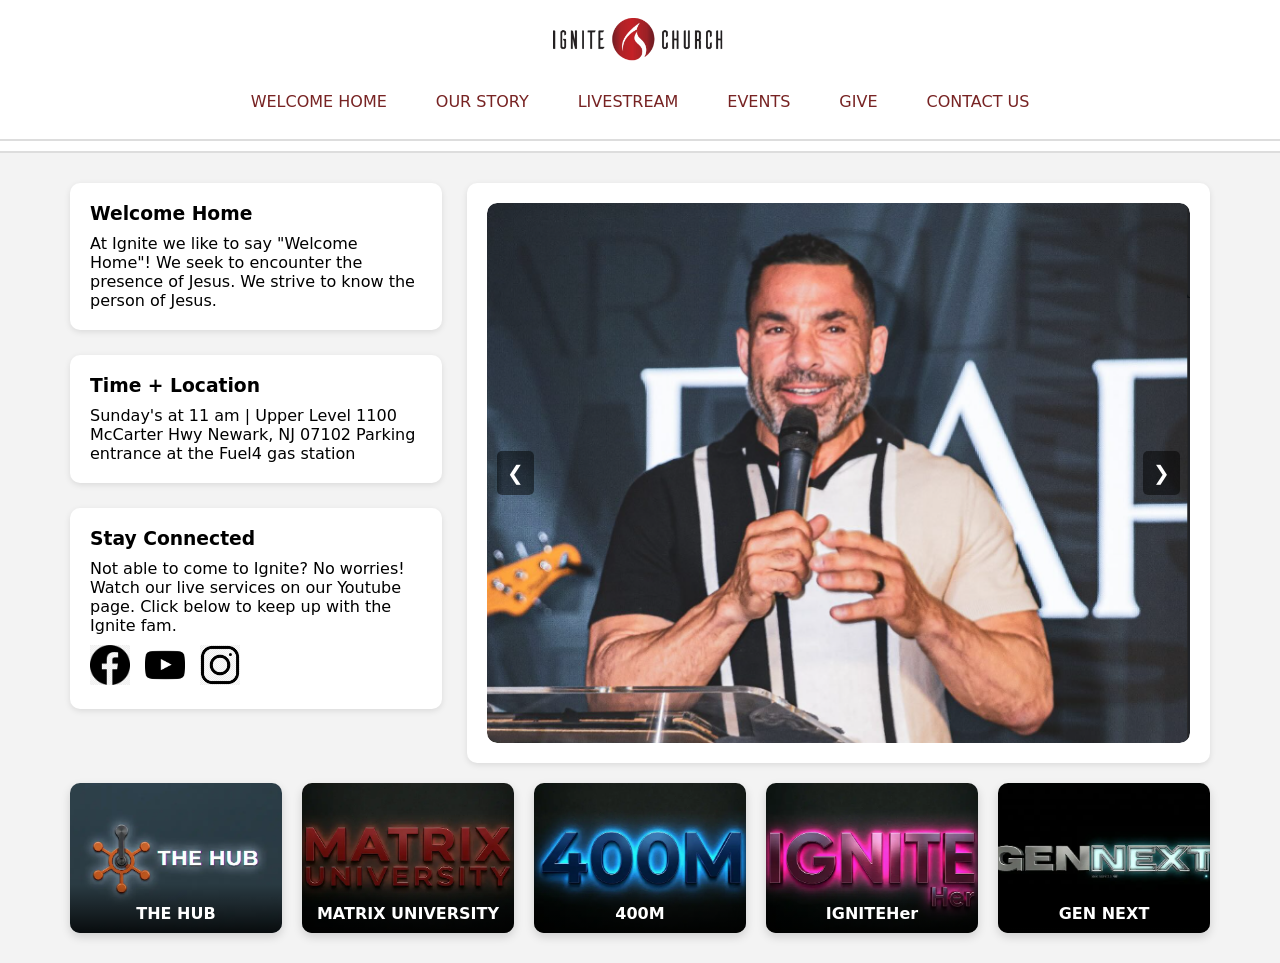
==== index.html @ cd72c376 "optimize program card images" ====
<!DOCTYPE html>
<html lang="en">
<head>
    <meta charset="UTF-8">
    <meta name="viewport" content="width=device-width, initial-scale=1.0">
    <title>IGNITE CHURCH</title>
    <meta name="description" content="This is the home page of MySite.">
    <meta name="keywords" content="mysite, home, events, contact">
   <link rel="stylesheet" href="css/styles.css">
</head>
<body>
    <header class="header">
    
        <div class="header-inner">
        
            <!-- LOGO + TITLE + NAV -->
        <a href ="index.html" class="logo">
            <img src="images/ignite_church_transparent.png" alt="MySite Logo">
        </a>
        </div>
        <nav>
            <a href="index.html">WELCOME HOME</a>
            <a href="our_story.html">OUR STORY</a>
            <a href="https://www.youtube.com/channel/UCFl2bnOp90kRWOCKWNEsYvA" target="_blank">LIVESTREAM</a>
            <a href="events.html">EVENTS</a>
            <a href="give.html">GIVE</a>
            <a href="contact.html">CONTACT US</a>
        </nav>
      
          <hr>
    </header>

<main class="container">
       <!--LEFT COLUMN-->

<div class="grid">
<div class="left">

            <section class="card">
          <h3>Welcome Home</h3>
          <p>At Ignite we like to say "Welcome Home"!
            We seek to encounter the presence of Jesus.
            We strive to know the person of Jesus.</p>
        </section>

        <section class="card">
          <h3>Time + Location</h3>
          <p>Sunday's at 11 am  |  Upper Level
        1100 McCarter Hwy Newark, NJ 07102
        Parking entrance at the Fuel4 gas station</p>
        </section>

        <section class="card">
          <h3>Stay Connected</h3>
          <p>Not able to come to Ignite?  No worries!
    Watch our live services on our Youtube page.
    Click below to keep up with the Ignite fam.</p>
          <div class="icons">
      
      <!-- FB -->
      <a href="https://www.facebook.com/ignitec2015/" target="_blank">
      <img src="images/facebook.png" alt="Facebook"> </a>
                
      <!-- YT -->
      <a href="https://www.youtube.com/channel/UCFl2bnOp90kRWOCKWNEsYvA" target="_blank">
      <img src="images/youtube.webp" alt="YouTube">
    </a>
      <!-- IG -->
    <a href="https://www.instagram.com/ignitechurchnj/" target="_blank">
      <img src="images/Instagram.png" alt="Instagram">

    </a>
        </section>
</div>
      <!-- RIGHT COLUMN -->
       <!--CAROUSEL-->
<div class="right">
          <section class="card large">
            <div class="carousel">
              <div class="slides">
                <img src="images/pastor_carousel.png" class="slide active">
                <img src="images/carousel 2.png" class="slide">
                <img src="images/carousel 3.png" class="slide">
              </div>
              <button class="prev">&#10094;</button>
              <button class="next">&#10095;</button>
            </div>
          </section>
          
<!--MINI CARDS-->

      </div> </div> <div class="card-row">
      <a href="https://www.thehubnewark.org/" target="_blank" class="mini-card">
        <img src="images/theHUB.webp">
        <div class="overlay">THE HUB</div>
      </a>

      <a href="https://www.matrixuniversity.online/" target="_blank" class="mini-card">
        <img src="images/MATRIXU.webp">
        <div class="overlay">MATRIX UNIVERSITY</div>
      </a>
      
      <a href="https://ignite-church-445102.churchcenter.com/registrations/events/2549312" target="_blank" class="mini-card">
        <img src="images/400M.webp">
        <div class="overlay">400M</div>
      </a>

      <a href="https://ignite-church-445102.churchcenter.com/registrations/events/3504885" target="_blank" class="mini-card">
        <img src="images/IgniteHer.webp">
        <div class="overlay">IGNITEHer</div>
      </a>

      <a href="https://ignite-church-445102.churchcenter.com/groups/unique/gen-next" target="_blank" class="mini-card">
        <img src="images/genNEXT.webp">
        <div class="overlay">GEN NEXT</div>
      </a> 
    </div>
  </main>

  <script>
let index=0;
const slides = document.querySelectorAll(".slide");

function showSlide(i) {
  slides.forEach(slide => slide.classList.remove("active"));
  slides[i].classList.add("active");
}

document.querySelector(".next").onclick = () => {
  index =(index + 1) % slides.length;
  showSlide(index);
};

document.querySelector(".prev").onclick = () => {
  index = (index - 1 + slides.length) % slides.length
  showSlide(index);
};
</script>
</body>
</html>
---- css/styles.css ----
/* =========================
   RESET (fix browser defaults)
========================= */

/* Removes default spacing and ensures consistent sizing */
* {
  margin: 0;
  padding: 0;
  box-sizing: border-box;
}

/* =========================
   BODY (global styles)
========================= */

body {
  background-color: #f3f3f3; /* Light grey background */
  color: #000000; /* Default text color */
  font-family: system-ui, -apple-system, BlinkMacSystemFont, 
  'Segoe UI', Roboto, sans-serif;
}

/* =========================
   HEADER / NAVBAR
========================= */

/* Main header container */
.header {
  background: white; /* White background */
  border-bottom: 2px solid #ddd; /* Thin line under header */
}

/* Inner header (logo area) */
.header-inner {
  display: flex; /* Places items in a row */
  justify-content: center; /*THIS centers it horizontally */
  align-items: center; /* Vertically center logo */
  padding: 15px 40px; /* Space inside header */
}

/* Logo image size */
.logo img {
  height: 50px; /* Controls logo height */
}
.logo
{
  display: block;
  text-align: center;
}

/* NAVIGATION BAR */
nav {
  display: flex; /* Makes links horizontal */
  justify-content: center; /* Centers nav links */
  gap: 25px; /* Space between links */
  padding-bottom: 10px;
}

/* Individual nav links */
nav a {
  text-decoration: none; /* Removes underline */
  color: #640404e0; /* Red color */
  padding: 8px 12px; /* Clickable space */
  border-radius: 6px; /* Rounded corners */
  font-weight: 500;
}

/* Hover effect for nav links */
nav a:hover {
  background-color: #ddd; /* Light grey highlight */
}

/* =========================
   TYPOGRAPHY (text styling)
========================= */

h1 {
  color: #700000; /* Red heading */
  margin: 1em 0; /* Space above and below */
}

h2, h3 {
  margin-bottom: 10px; /* Space below headings */
}

/* =========================
   MAIN PAGE CONTAINER
========================= */

/* Centers content and limits width */
.container {
  max-width: 1200px; /* Prevents stretching too wide */
  margin: 0 auto; /* Centers horizontally */
  padding: 30px; /* Space inside container */
}

/* =========================
   GRID LAYOUT (MAIN STRUCTURE)
========================= */

/* Creates 2-column layout */
.grid {
  display: grid;

  /* Left column smaller (1 part), right bigger (2 parts) */
  grid-template-columns: 1fr 2fr;

  gap: 25px; /* Space between columns */
}

/* LEFT COLUMN (stacked boxes) */
.left {
  display: flex;
  flex-direction: column; /* Stack vertically */
  gap: 25px; /* Space between sections */
}

/* RIGHT COLUMN (stacked boxes) */
.right {
  display: flex;
  flex-direction: column;
  gap: 25px;
}

/* =========================
   CARDS (YOUR DRAWN BOXES)
========================= */

/* Each content box */
.card {
  background: white; /* White box */
  padding: 20px; /* Space inside */
  border-radius: 10px; /* Rounded edges */
  box-shadow: 0 2px 6px rgba(0,0,0,0.1); /* Soft shadow */
  min-height: 120px; /* Minimum height */
  font-family:system-ui, -apple-system, BlinkMacSystemFont, 
  'Segoe UI', Roboto, Oxygen, Ubuntu, Cantarell, 'Open Sans', 
  'Helvetica Neue', sans-serif
  h3 {
    color: #700000; 
  }
}

/* Larger content boxes (right side) */
.large {
  min-height: 250px; /* Makes these taller */
}

/* =========================
   SOCIAL ICONS SECTION
========================= */

/* Layout for FB / YT / IG icons */
.icons {
  display: flex;
  gap: 15px;
  margin-top: 10px;
}

.icons img {
  width: 40px;
  height: 40px;
  transition: transform 0.2s ease;
  cursor: pointer;
}

.icons img:hover {
  transform: scale(1.2);
}

/*Carousel Container */
.carousel {
  position: relative;
  max-width: 100%;
  overflow: hidden;
  border-radius: 10px;
}

.slides {
 position: relative;
}

.slide {
width:100%;
display: none;
border-radius: 10px;
}

.slide.active {
display: block;
}

.prev, .next {
position: absolute;
top: 50%;
transform: translateY(-50%);
background: rgba(0,0,0,0.5);
color: white;
border: none;
padding: 10px;
cursor: pointer;
font-size: 20px;
border-radius: 5px;
}

.prev {
left: 10px;
}

.next {
right: 10px;
}
/* =========================
3 MINI CARDS
========================= */

.card-row {
  display: grid;
  grid-template-columns: repeat(5, 1fr);
  gap: 20px;
  margin-top: 20px;
  width: 100%;
}

.mini-card {
  position: relative;
  height: 150px;
  border-radius: 10px;
  overflow: hidden;
  cursor: pointer;
  box-shadow: 0 4px 10px rgba(0,0,0,0.15);
}

.mini-card img {
  width: 100%;
  height: 100%;
  object-fit: cover;
  transition: transform 0.3s ease;
}

.mini-card:hover img {
  transform: scale(1.1);
}

.overlay {
  position: absolute;
  bottom: 0;
  left: 0;
  width: 100%;

  color: white;
  font-size: 16px;
  font-weight: bold;
  text-align: center;

  background: linear-gradient(to top, rgba(0,0,0,0.8), transparent);
  padding: 20px 10px 10px;
}

/* =========================
   STORY SLIDER
========================= */

.testimony-section {
 text-align: center;
 padding: 5px 5px;
 font-family: Cambria, Cochin, Georgia, Times, 'Times New Roman', serif;
 h1 {
 color: #7a0404;}
}

.story-slider {
 position: relative;
 max-width: 600px;
 margin: auto;
}

.card-stack {
 position: relative;
 height: 600px;
}

/* ALL CARDS */

.story-card {
  position:absolute;
  top: 0;
  width: 100%;
  height: 100%;
  border-radius: 15px;
  overflow: hidden;
  background: white;
  box-shadow: 0 10px 25px rgba(0,0,0,0.2);

  transition: all 0.5s ease;
  opacity: 0;
  transform: scale(0.8);
  z-index: 0;
}

/*IMAGE IN CARD*/
.story-card img {
  width: 100%;
  height: 55%;
  object-fit: cover;
}

/*TEXT IN CARD*/
.story-content {
  padding: 10px;
  height: 45;
  font-family: system-ui, -apple-system, BlinkMacSystemFont, 
  'Segoe UI', Roboto, Oxygen, Ubuntu, Cantarell, 'Open Sans',
   'Helvetica Neue', sans-serif;
  scroll-behavior: smooth;
  h2 {
    font-family: 'Courier New', Courier, monospace;
    color: #7a0404;
  }
}



/* ACTIVE CARD (front)*/
.story-card.active {
  opacity: 1;
  transform: scale(1);
  z-index: 3;
}

/* NEXT CARD (right) */
.story-card.next {
  opacity: 0.4;
  transform: translateX(60%) translateY(-20px) scale(0.9);
  z-index: 2;
}

/* PREVIOUS CARD (left) */
.story-card.prev {
  opacity: 0.4;
  transform: translateX(-60%) translateY(-20px) scale(0.9);
  z-index: 2;
}

/* ARROWS */
.arrow {
  position: absolute;
  top: 50%;
  transform: translateY(-50%);
  background: rgba(0,0,0,0.6);
  color: white;
  border: none;
  padding: 12px;
  font-size: 20px;
  cursor: pointer;
  border-radius: 5px;
  z-index: 5;
}

.arrow.left {
  left: -50px;
}

.arrow.right {
  right: -50px;
} 
/* =========================
   GENERAL ELEMENTS
========================= */

/* Horizontal line styling */
hr {
  border: 1px solid #ddd;
  margin: 10px 0;
}

/* Images responsive */
img {
  max-width: 100%; /* Prevent overflow */
}

/* =========================
   CONTACT FORM (your original)
========================= */

/* Label above inputs */
.contact-form label {
  display: block;
  margin-bottom: 5px;
}

/* Input fields */
.contact-form input,
.contact-form textarea {
  display: block;
  width: 100%; /* Full width */
  padding: 10px;
  border: 1px solid #ddd;
  border-radius: 4px;
}

/* Submit button */
.contact-form button {
  background-color: #000000;
  color: #fff;
  padding: 10px;
  border: none;
  border-radius: 4px;
  cursor: pointer;
}

/* Button hover */
.contact-form button:hover {
  background-color: #333;
}

/* =========================
   RESPONSIVE DESIGN (MOBILE)
========================= */

/* When screen is small (phone) */
@media (max-width: 768px) {

  /* Stack columns into 1 */
  .grid {
    grid-template-columns: 1fr;
  }

  /* Wrap nav links if needed */
  nav {
    flex-wrap: wrap;
    gap: 10px;
  }

  /* Center logo on mobile */
  .header-inner {
    justify-content: center;
  }
}
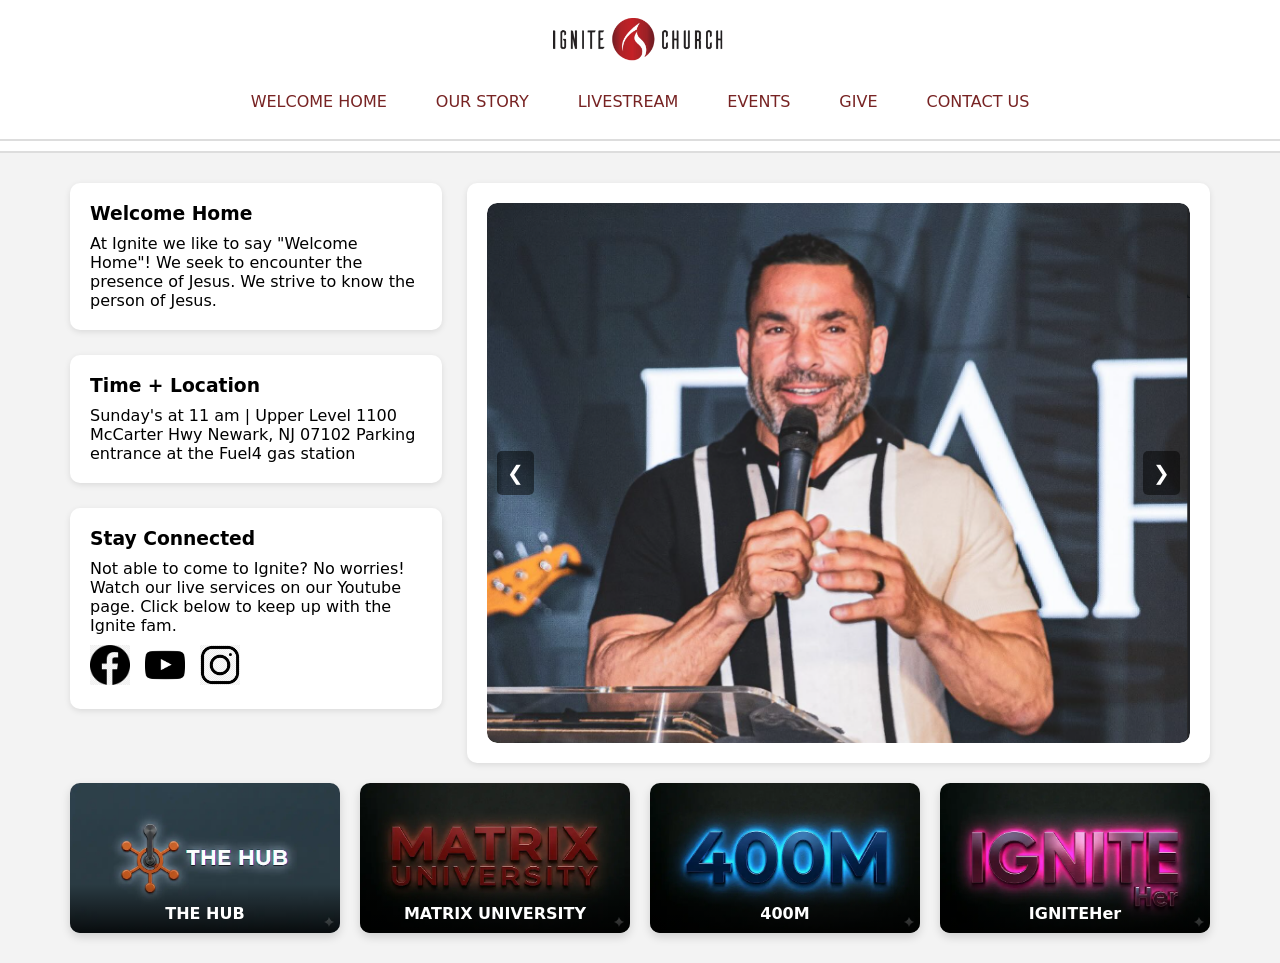
==== commit 357cdec9: "remove Gen Next card, 4-card layout" ====
--- a/index.html
+++ b/index.html
@@ -108,11 +108,6 @@
       <a href="https://ignite-church-445102.churchcenter.com/registrations/events/3504885" target="_blank" class="mini-card">
         <img src="images/IgniteHer.webp">
         <div class="overlay">IGNITEHer</div>
-      </a>
-
-      <a href="https://ignite-church-445102.churchcenter.com/groups/unique/gen-next" target="_blank" class="mini-card">
-        <img src="images/genNEXT.webp">
-        <div class="overlay">GEN NEXT</div>
       </a> 
     </div>
   </main>
--- a/css/styles.css
+++ b/css/styles.css
@@ -216,7 +216,7 @@
 
 .card-row {
   display: grid;
-  grid-template-columns: repeat(5, 1fr);
+  grid-template-columns: repeat(4, 1fr);
   gap: 20px;
   margin-top: 20px;
   width: 100%;
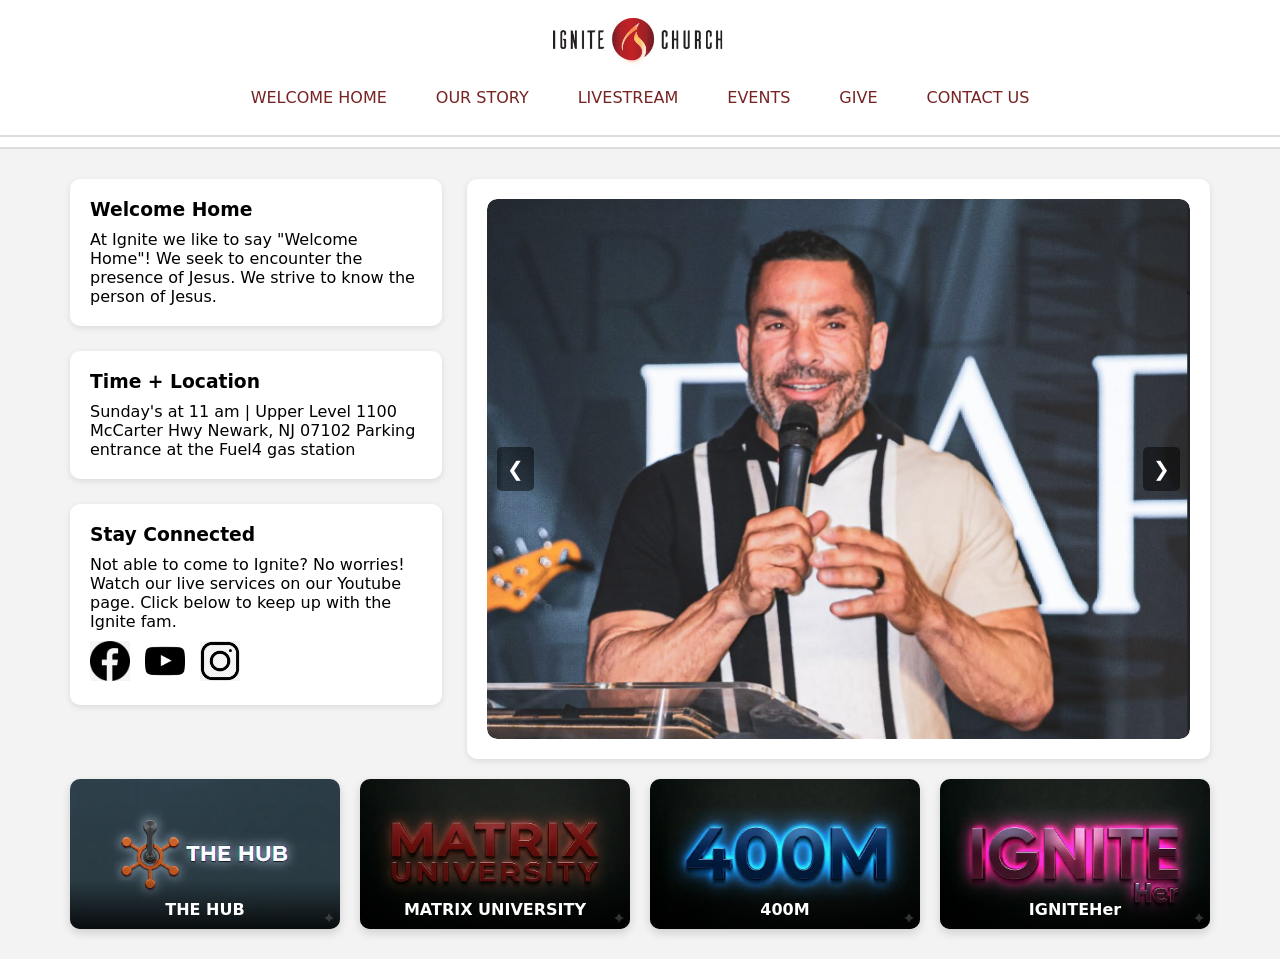
==== commit dad0a605: "animated logo on home page" ====
--- a/index.html
+++ b/index.html
@@ -14,9 +14,15 @@
         <div class="header-inner">
         
             <!-- LOGO + TITLE + NAV -->
-        <a href ="index.html" class="logo">
-            <img src="images/ignite_church_transparent.png" alt="MySite Logo">
-        </a>
+       <a href="index.html" class="logo animated-logo" aria-label="Ignite Church home">
+    <img class="logo-part logo-ignite" src="images/logo-ignite.png" alt="">
+    <span class="logo-flame-wrap">
+        <span class="fire-glow"></span>
+        <img class="logo-part logo-flame" src="images/logo-flame.png" alt="">
+    </span>
+    <img class="logo-part logo-church" src="images/logo-church.png" alt="">
+</a>
+
         </div>
         <nav>
             <a href="index.html">WELCOME HOME</a>
--- a/css/styles.css
+++ b/css/styles.css
@@ -436,4 +436,85 @@
   .header-inner {
     justify-content: center;
   }
+}
+
+
+/* ===== ANIMATED LOGO (home page only) ===== */
+.animated-logo {
+  display: flex;
+  align-items: center;
+}
+.animated-logo .logo-part { height: 50px; display: block; }
+
+/* IGNITE: typed in, 6 steps = 6 letters */
+.logo-ignite {
+  clip-path: inset(0 100% 0 0);
+  animation: type-in 0.9s steps(6, end) 0.3s forwards;
+}
+
+/* CHURCH: typed in after the flame lights */
+.logo-church {
+  clip-path: inset(0 100% 0 0);
+  animation: type-in 0.9s steps(6, end) 2.2s forwards;
+}
+
+@keyframes type-in {
+  to { clip-path: inset(0 0 0 0); }
+}
+
+/* FLAME */
+.logo-flame-wrap {
+  position: relative;
+  display: block;
+  height: 50px;
+}
+.logo-flame {
+  position: relative;
+  z-index: 2;
+  opacity: 0;
+  transform: scale(0.4);
+  transform-origin: 50% 80%;
+  animation:
+    flame-ignite 0.9s ease-out 1.3s forwards,
+    flame-flicker 1.6s ease-in-out 2.2s 2;
+}
+.fire-glow {
+  position: absolute;
+  z-index: 1;
+  left: 30%; right: 30%; top: 15%; bottom: 10%;
+  background: radial-gradient(circle, #fff6c2 0%, #ffb02e 35%, #ff5a1f 70%, transparent 100%);
+  border-radius: 50%;
+  opacity: 0;
+  filter: blur(3px);
+  animation:
+    glow-up 0.9s ease-out 1.3s forwards,
+    glow-flicker 0.5s ease-in-out 2.2s 6 alternate;
+}
+
+@keyframes flame-ignite {
+  0%   { opacity: 0; transform: scale(0.4); filter: brightness(2); }
+  60%  { opacity: 1; transform: scale(1.12); }
+  100% { opacity: 1; transform: scale(1); filter: brightness(1); }
+}
+@keyframes flame-flicker {
+  0%, 100% { transform: scale(1); }
+  50%      { transform: scale(1.04); }
+}
+@keyframes glow-up {
+  to { opacity: 1; }
+}
+@keyframes glow-flicker {
+  from { transform: scale(0.92); opacity: 0.85; }
+  to   { transform: scale(1.1);  opacity: 1; }
+}
+
+/* Respect people who turn off motion in their device settings */
+@media (prefers-reduced-motion: reduce) {
+  .logo-ignite, .logo-church, .logo-flame, .fire-glow {
+    animation: none;
+    clip-path: none;
+    opacity: 1;
+    transform: none;
+  }
+  .fire-glow { opacity: 0.8; }
 }
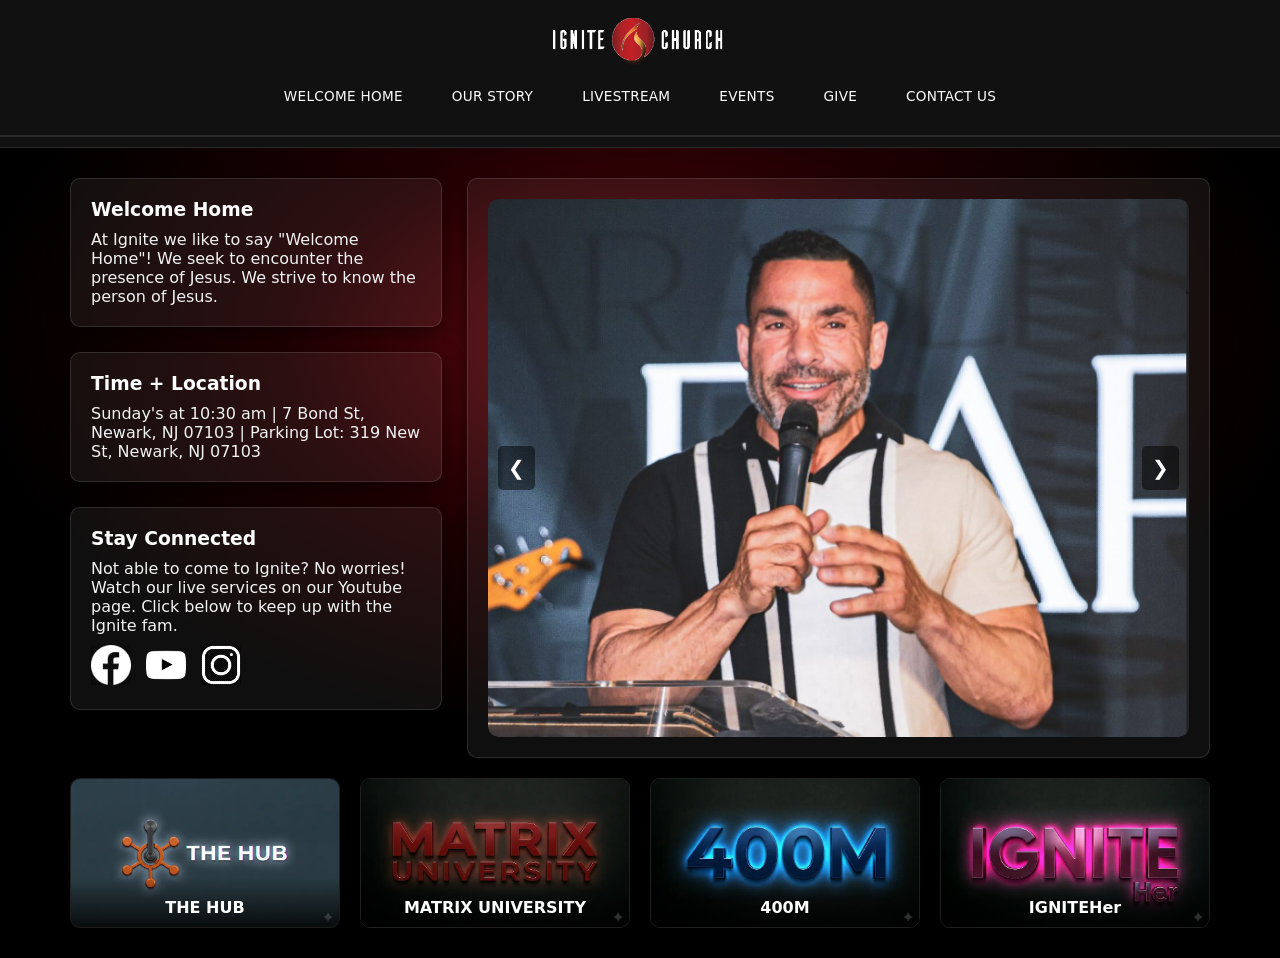
==== commit 7894aa99: "updated location and parkign lot adress" ====
--- a/index.html
+++ b/index.html
@@ -51,9 +51,9 @@
 
         <section class="card">
           <h3>Time + Location</h3>
-          <p>Sunday's at 11 am  |  Upper Level
-        1100 McCarter Hwy Newark, NJ 07102
-        Parking entrance at the Fuel4 gas station</p>
+          <p>Sunday's at 10:30 am  |   
+        7 Bond St, Newark, NJ 07103 | 
+        Parking Lot: 319 New St, Newark, NJ 07103 </p>
         </section>
 
         <section class="card">
--- a/css/styles.css
+++ b/css/styles.css
@@ -517,4 +517,86 @@
     transform: none;
   }
   .fire-glow { opacity: 0.8; }
+}
+
+/* =========================================
+   DARK THEME (black + red)
+   Placed last so it overrides the light colors above
+========================================= */
+
+:root { color-scheme: dark; }
+
+/* PAGE BACKGROUND: black with a red glow behind the content */
+body {
+  color: #f2f2f2;
+  background:
+    radial-gradient(ellipse 70% 60% at 50% 38%,
+      rgba(190, 20, 30, 0.55) 0%,
+      rgba(90, 0, 8, 0.35) 40%,
+      rgba(0, 0, 0, 0) 75%),
+    #000;
+  background-attachment: fixed;
+  min-height: 100vh;
+}
+
+/* HEADER + NAV */
+.header {
+  background: #111;
+  border-bottom: 1px solid #2b2b2b;
+}
+nav a {
+  color: #fff;
+  font-size: 0.85rem;
+  letter-spacing: 0.02em;
+  border-radius: 0;
+  border-bottom: 3px solid transparent;
+}
+nav a:hover {
+  background-color: rgba(255, 255, 255, 0.07);
+  border-bottom-color: #d0202a;
+}
+hr { border-color: #2b2b2b; }
+
+/* LOGO: turn the dark letters white (flame circle stays red) */
+.animated-logo .logo-ignite,
+.animated-logo .logo-church {
+  filter: brightness(0) invert(1);
+}
+
+/* HEADINGS */
+h1 { color: #ff4a4a; }
+.testimony-section h1 { color: #ff4a4a; }
+
+/* CARDS: dark glass look */
+.card {
+  background: rgba(255, 255, 255, 0.06);
+  border: 1px solid rgba(255, 255, 255, 0.12);
+  box-shadow: 0 6px 20px rgba(0, 0, 0, 0.5);
+  color: #f2f2f2;
+}
+.card h3 { color: #fff; }
+
+/* SOCIAL ICONS: black icons become white */
+.icons img { filter: invert(1); }
+
+/* MINI CARDS */
+.mini-card {
+  border: 1px solid rgba(255, 255, 255, 0.12);
+  box-shadow: 0 6px 18px rgba(0, 0, 0, 0.6);
+}
+
+/* STORY CARDS (Our Story page) */
+.story-card {
+  background: #1a1a1a;
+  color: #f2f2f2;
+  box-shadow: 0 10px 25px rgba(0, 0, 0, 0.7);
+}
+.story-content h2 { color: #ff4a4a; }
+
+/* CONTACT FORM */
+.contact-form input,
+.contact-form textarea {
+  background: #151515;
+  color: #fff;
+  border: 1px solid #333;
 }
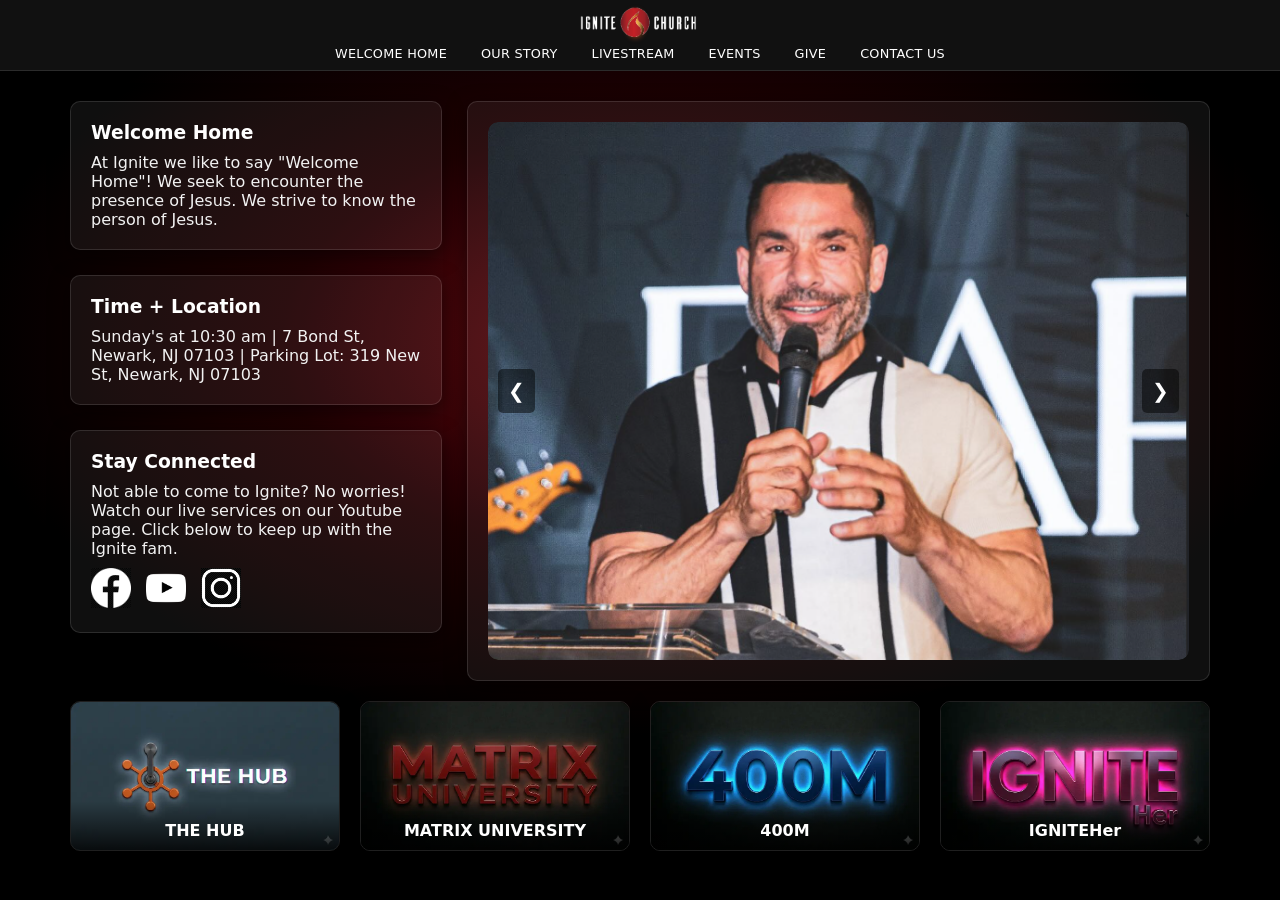
==== commit 1430eff5: "IGNITEHer links go to the women's group chat" ====
--- a/index.html
+++ b/index.html
@@ -111,7 +111,7 @@
         <div class="overlay">400M</div>
       </a>
 
-      <a href="https://ignite-church-445102.churchcenter.com/registrations/events/3504885" target="_blank" class="mini-card">
+      <a href="https://ignite-church-445102.churchcenter.com/groups/unique/igniteher-women-s-group-chat" target="_blank" class="mini-card">
         <img src="images/IgniteHer.webp">
         <div class="overlay">IGNITEHer</div>
       </a> 
--- a/css/styles.css
+++ b/css/styles.css
@@ -599,4 +599,88 @@
   background: #151515;
   color: #fff;
   border: 1px solid #333;
+}
+
+/* =========================================
+   COMPACT HEADER
+   Placed last so it overrides the earlier header sizes
+========================================= */
+.header-inner {
+  padding: 6px 40px 0;      /* was 15px 40px */
+}
+.logo img,
+.animated-logo .logo-part {
+  height: 34px;             /* was 50px: logo size */
+}
+.logo-flame-wrap {
+  height: 34px;             /* keep the flame the same height as the logo */
+}
+nav {
+  gap: 14px;                /* was 25px */
+  padding-bottom: 0;        /* was 10px */
+}
+nav a {
+  padding: 6px 10px;        /* was 8px 12px */
+  font-size: 0.8rem;
+}
+.header hr {
+  display: none;            /* removes the extra divider line and its gap */
+}
+.header {
+  border-bottom-width: 1px; /* was 2px */
+}
+
+/* =========================================
+   ENTRANCE ANIMATIONS (play once on page load)
+========================================= */
+@keyframes slide-in-left {
+  from { opacity: 0; transform: translateX(-90px); }
+  to   { opacity: 1; transform: none; }
+}
+@keyframes slide-in-right {
+  from { opacity: 0; transform: translateX(90px); }
+  to   { opacity: 1; transform: none; }
+}
+@keyframes slide-in-top {
+  from { opacity: 0; transform: translateY(-40px); }
+  to   { opacity: 1; transform: none; }
+}
+@keyframes pop-up-bottom {
+  from { opacity: 0; transform: translateY(80px) scale(0.9); }
+  to   { opacity: 1; transform: none; }
+}
+
+/* nav drops in from the top (home page only) */
+body:has(.card-row) nav {
+  animation: slide-in-top 0.7s ease-out 0.2s backwards;
+}
+
+/* left cards slide in from the left, one after another */
+.left .card {
+  animation: slide-in-left 0.8s cubic-bezier(0.2, 0.8, 0.2, 1) backwards;
+}
+.left .card:nth-of-type(1) { animation-delay: 0.3s; }
+.left .card:nth-of-type(2) { animation-delay: 0.5s; }
+.left .card:nth-of-type(3) { animation-delay: 0.7s; }
+
+/* big photo carousel slides in from the right */
+.right .card {
+  animation: slide-in-right 0.9s cubic-bezier(0.2, 0.8, 0.2, 1) 0.5s backwards;
+}
+
+/* program cards rise up from the bottom, one by one */
+.mini-card {
+  animation: pop-up-bottom 0.8s cubic-bezier(0.2, 0.8, 0.2, 1) backwards;
+}
+.card-row .mini-card:nth-child(1) { animation-delay: 1.0s; }
+.card-row .mini-card:nth-child(2) { animation-delay: 1.15s; }
+.card-row .mini-card:nth-child(3) { animation-delay: 1.3s; }
+.card-row .mini-card:nth-child(4) { animation-delay: 1.45s; }
+
+/* skip all of this for people who turned off motion on their device */
+@media (prefers-reduced-motion: reduce) {
+  body:has(.card-row) nav,
+  .left .card,
+  .right .card,
+  .mini-card { animation: none; }
 }
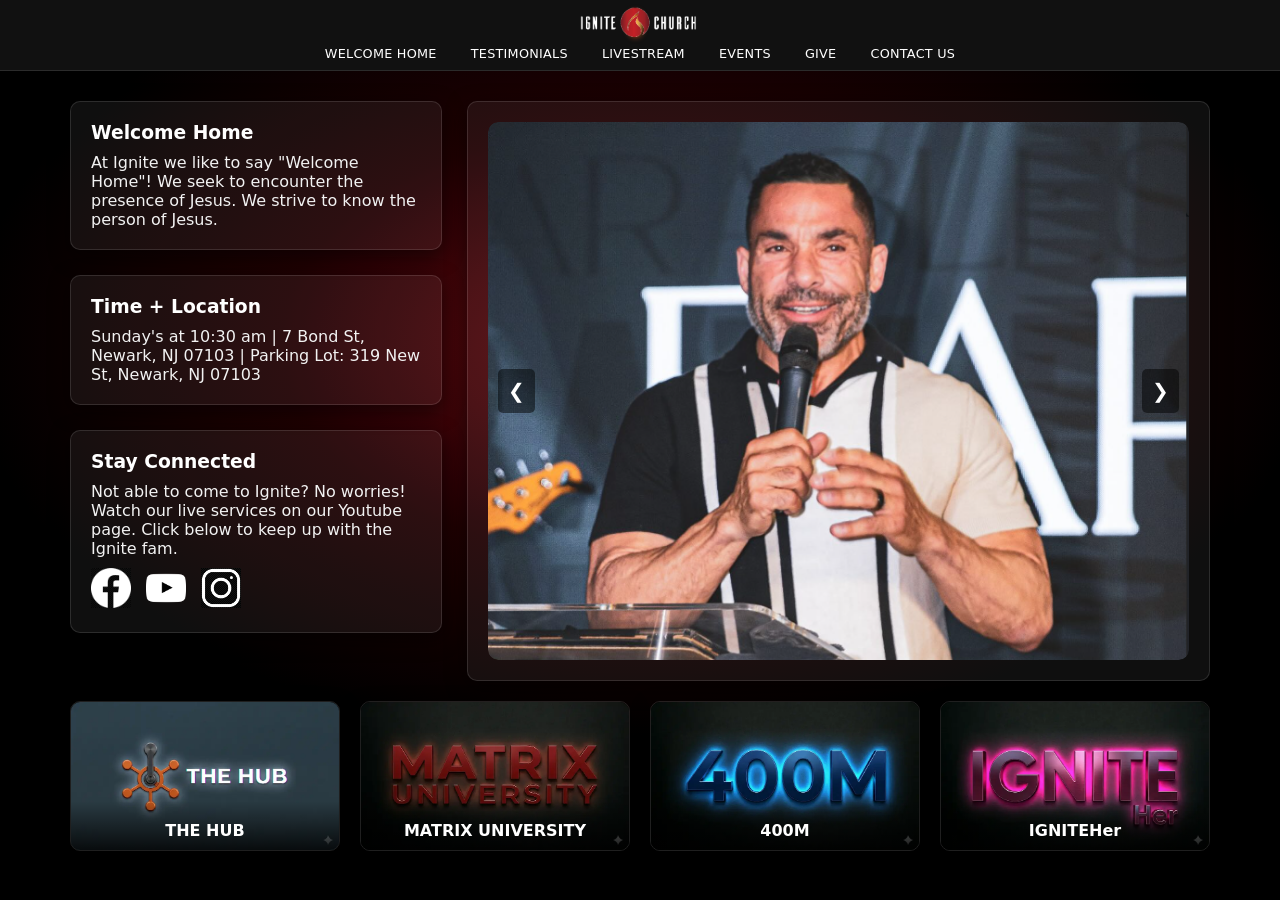
==== commit 9b8572a3: "rename Our Story tab to Testimonials" ====
--- a/index.html
+++ b/index.html
@@ -26,7 +26,7 @@
         </div>
         <nav>
             <a href="index.html">WELCOME HOME</a>
-            <a href="our_story.html">OUR STORY</a>
+            <a href="our_story.html">TESTIMONIALS</a>
             <a href="https://www.youtube.com/channel/UCFl2bnOp90kRWOCKWNEsYvA" target="_blank">LIVESTREAM</a>
             <a href="events.html">EVENTS</a>
             <a href="give.html">GIVE</a>
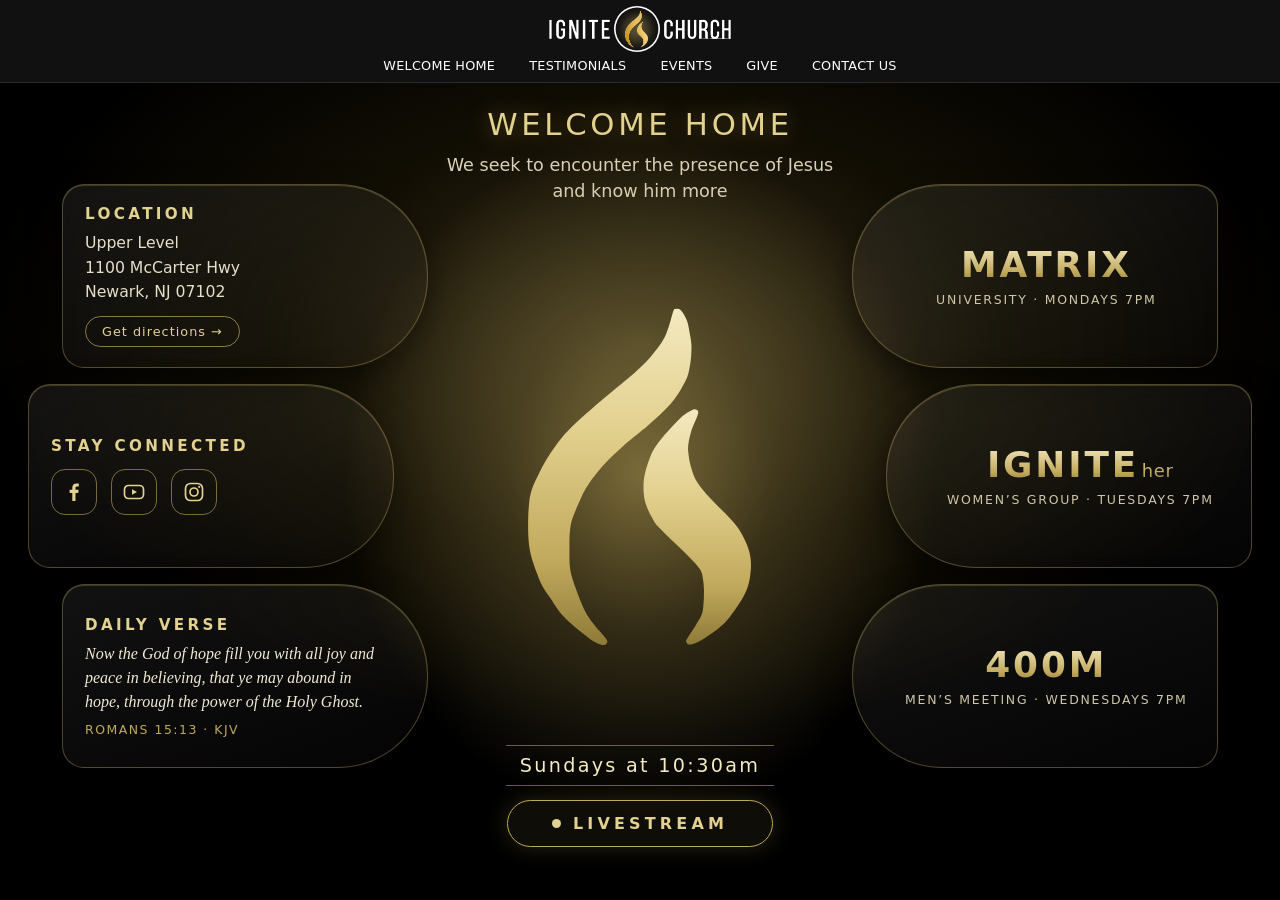
==== commit 323e376e: "Redesign home page: glowing flame, curved equal tabs, daily verse" ====
--- a/index.html
+++ b/index.html
@@ -3,139 +3,106 @@
 <head>
     <meta charset="UTF-8">
     <meta name="viewport" content="width=device-width, initial-scale=1.0">
-    <title>IGNITE CHURCH</title>
-    <meta name="description" content="This is the home page of MySite.">
-    <meta name="keywords" content="mysite, home, events, contact">
-   <link rel="stylesheet" href="css/styles.css">
+    <title>Ignite Church | Welcome Home</title>
+    <meta name="description" content="Ignite Church in Newark, NJ. Join us Sundays at 10:30am. We seek to encounter the presence of Jesus and know him more.">
+    <link rel="stylesheet" href="css/styles.css">
+    <link rel="stylesheet" href="css/home.css">
 </head>
 <body>
     <header class="header">
-    
         <div class="header-inner">
-        
-            <!-- LOGO + TITLE + NAV -->
-       <a href="index.html" class="logo animated-logo" aria-label="Ignite Church home">
-    <img class="logo-part logo-ignite" src="images/logo-ignite.png" alt="">
-    <span class="logo-flame-wrap">
-        <span class="fire-glow"></span>
-        <img class="logo-part logo-flame" src="images/logo-flame.png" alt="">
-    </span>
-    <img class="logo-part logo-church" src="images/logo-church.png" alt="">
-</a>
-
+            <!-- LOGO -->
+            <a href="index.html" class="logo animated-logo"><img class="logo-part logo-ignite" src="images/logo-ignite.png" alt=""><span class="logo-flame-wrap"><span class="fire-glow"></span><img class="logo-part logo-flame" src="images/logo-flame.png" alt=""></span><img class="logo-part logo-church" src="images/logo-church.png" alt=""></a>
         </div>
         <nav>
             <a href="index.html">WELCOME HOME</a>
             <a href="our_story.html">TESTIMONIALS</a>
-            <a href="https://www.youtube.com/channel/UCFl2bnOp90kRWOCKWNEsYvA" target="_blank">LIVESTREAM</a>
             <a href="events.html">EVENTS</a>
             <a href="give.html">GIVE</a>
             <a href="contact.html">CONTACT US</a>
         </nav>
-      
-          <hr>
+        <hr>
     </header>
 
-<main class="container">
-       <!--LEFT COLUMN-->
+    <main class="hp">
 
-<div class="grid">
-<div class="left">
+        <!-- LEFT: Location / Stay Connected / Daily verse -->
+        <div class="hp-col hp-left">
 
-            <section class="card">
-          <h3>Welcome Home</h3>
-          <p>At Ignite we like to say "Welcome Home"!
-            We seek to encounter the presence of Jesus.
-            We strive to know the person of Jesus.</p>
-        </section>
+            <section class="hp-tab hp-loc">
+                <h2 class="hp-label">Location</h2>
+                <p class="hp-text">Upper Level<br>1100 McCarter Hwy<br>Newark, NJ 07102</p>
+                <a class="hp-chip" target="_blank" rel="noopener" href="https://www.google.com/maps/search/?api=1&amp;query=1100+McCarter+Hwy+Newark+NJ+07102">Get directions &rarr;</a>
+            </section>
 
-        <section class="card">
-          <h3>Time + Location</h3>
-          <p>Sunday's at 10:30 am  |   
-        7 Bond St, Newark, NJ 07103 | 
-        Parking Lot: 319 New St, Newark, NJ 07103 </p>
-        </section>
+            <section class="hp-tab hp-social">
+                <h2 class="hp-label">Stay Connected</h2>
+                <div class="hp-icons">
+                    <a href="https://www.facebook.com/ignitec2015/" target="_blank" rel="noopener" aria-label="Ignite Church on Facebook">
+                        <svg viewBox="0 0 24 24" aria-hidden="true"><path fill="currentColor" d="M13.5 21v-8h2.7l.4-3.2h-3.1V7.9c0-.9.3-1.5 1.6-1.5h1.7V3.5c-.3 0-1.3-.1-2.4-.1-2.4 0-4.1 1.5-4.1 4.2v2.2H7.6V13h2.7v8h3.2z"/></svg>
+                    </a>
+                    <a href="https://www.youtube.com/channel/UCFl2bnOp90kRWOCKWNEsYvA" target="_blank" rel="noopener" aria-label="Ignite Church on YouTube">
+                        <svg viewBox="0 0 24 24" aria-hidden="true"><rect x="2.5" y="5.5" width="19" height="13" rx="4" fill="none" stroke="currentColor" stroke-width="1.7"/><path fill="currentColor" d="M10 9.2v5.6l5-2.8z"/></svg>
+                    </a>
+                    <a href="https://www.instagram.com/ignitechurchnj/" target="_blank" rel="noopener" aria-label="Ignite Church on Instagram">
+                        <svg viewBox="0 0 24 24" aria-hidden="true"><rect x="3.5" y="3.5" width="17" height="17" rx="5" fill="none" stroke="currentColor" stroke-width="1.7"/><circle cx="12" cy="12" r="4" fill="none" stroke="currentColor" stroke-width="1.7"/><circle cx="17.2" cy="6.8" r="1.1" fill="currentColor"/></svg>
+                    </a>
+                </div>
+            </section>
 
-        <section class="card">
-          <h3>Stay Connected</h3>
-          <p>Not able to come to Ignite?  No worries!
-    Watch our live services on our Youtube page.
-    Click below to keep up with the Ignite fam.</p>
-          <div class="icons">
-      
-      <!-- FB -->
-      <a href="https://www.facebook.com/ignitec2015/" target="_blank">
-      <img src="images/facebook.png" alt="Facebook"> </a>
-                
-      <!-- YT -->
-      <a href="https://www.youtube.com/channel/UCFl2bnOp90kRWOCKWNEsYvA" target="_blank">
-      <img src="images/youtube.webp" alt="YouTube">
-    </a>
-      <!-- IG -->
-    <a href="https://www.instagram.com/ignitechurchnj/" target="_blank">
-      <img src="images/Instagram.png" alt="Instagram">
+            <section class="hp-tab hp-verse" aria-label="Daily Bible verse">
+                <h2 class="hp-label">Daily Verse</h2>
+                <figure class="hp-verse-text" id="verseText"></figure>
+            </section>
 
-    </a>
-        </section>
-</div>
-      <!-- RIGHT COLUMN -->
-       <!--CAROUSEL-->
-<div class="right">
-          <section class="card large">
-            <div class="carousel">
-              <div class="slides">
-                <img src="images/pastor_carousel.png" class="slide active">
-                <img src="images/carousel 2.png" class="slide">
-                <img src="images/carousel 3.png" class="slide">
-              </div>
-              <button class="prev">&#10094;</button>
-              <button class="next">&#10095;</button>
+        </div>
+
+        <!-- CENTER: Welcome + flame + livestream -->
+        <div class="hp-col hp-center">
+            <div class="hp-head">
+                <h1>Welcome Home</h1>
+                <p>We seek to encounter the presence of Jesus and know him more</p>
             </div>
-          </section>
-          
-<!--MINI CARDS-->
 
-      </div> </div> <div class="card-row">
-      <a href="https://www.thehubnewark.org/" target="_blank" class="mini-card">
-        <img src="images/theHUB.webp">
-        <div class="overlay">THE HUB</div>
-      </a>
+            <div class="hp-flame" role="img" aria-label="Ignite Church flame">
+                <svg viewBox="0 0 48 72" aria-hidden="true" focusable="false">
+                    <defs>
+                        <linearGradient id="flameGold" x1="0" y1="0" x2="0" y2="1">
+                            <stop offset="0" stop-color="#F4E9C0"/>
+                            <stop offset="0.35" stop-color="#E3D18F"/>
+                            <stop offset="0.75" stop-color="#C1A95C"/>
+                            <stop offset="1" stop-color="#8E7A38"/>
+                        </linearGradient>
+                    </defs>
+                    <path class="f f-a" fill="url(#flameGold)" d="M31.8,2.8C31.5,2.7 31.4,2.7 31.2,2.8C31.0,2.9 31.0,2.4 30.6,3.4C30.3,4.3 29.7,7.0 28.9,8.5C28.2,10.0 27.0,11.2 26.1,12.4C25.1,13.5 25.5,13.2 23.1,15.4C20.7,17.5 14.2,22.7 11.6,25.2C8.9,27.7 8.4,28.5 7.1,30.2C5.8,32.0 4.6,33.9 3.8,35.7C2.9,37.5 2.3,38.6 1.9,40.9C1.6,43.3 1.5,47.2 1.8,49.9C2.1,52.6 3.2,55.1 3.9,57.0C4.7,58.9 5.5,59.8 6.4,61.1C7.2,62.4 7.9,63.5 9.2,64.8C10.5,66.1 13.0,68.0 14.1,68.9C15.3,69.7 15.7,69.8 16.1,69.9C16.6,70.1 16.9,70.0 17.1,69.9C17.3,69.7 17.7,69.5 17.3,68.9C16.9,68.2 15.6,67.0 14.9,66.0C14.1,65.0 13.5,64.3 12.7,62.6C12.0,61.0 10.8,57.9 10.3,56.1C9.8,54.2 9.9,53.2 9.9,51.5C9.9,49.8 9.8,47.7 10.2,45.7C10.7,43.8 11.8,41.5 12.6,39.7C13.5,38.0 14.4,36.8 15.6,35.3C16.8,33.8 18.2,32.4 19.9,30.9C21.5,29.3 24.0,27.5 25.7,26.0C27.4,24.5 28.9,23.1 30.1,21.8C31.2,20.5 32.0,19.3 32.6,18.1C33.3,16.9 33.7,16.0 33.9,14.6C34.2,13.3 34.3,11.6 34.3,10.1C34.2,8.7 33.8,6.9 33.6,5.8C33.3,4.7 32.9,4.1 32.6,3.6C32.3,3.1 32.0,2.9 31.8,2.8Z"/>
+                    <path class="f f-b" fill="url(#flameGold)" d="M35.1,22.9C34.9,22.8 34.6,22.9 34.1,23.2C33.5,23.5 32.9,23.8 31.9,24.8C30.9,25.8 29.0,27.8 28.0,29.1C27.0,30.4 26.5,31.2 26.0,32.5C25.5,33.8 25.0,35.3 24.8,36.7C24.6,38.1 24.7,39.6 24.9,40.9C25.2,42.2 25.8,43.5 26.4,44.5C26.9,45.5 26.9,45.6 28.4,47.1C29.8,48.6 33.5,51.9 34.9,53.5C36.3,55.1 36.4,55.3 36.6,56.9C36.9,58.4 36.8,61.3 36.6,62.8C36.4,64.2 36.0,64.6 35.4,65.6C34.9,66.6 33.7,68.2 33.4,68.8C33.0,69.4 33.2,69.2 33.3,69.4C33.3,69.6 33.4,69.8 33.7,69.9C34.0,69.9 34.4,69.9 34.9,69.7C35.5,69.5 36.2,69.1 37.0,68.6C37.8,68.0 39.1,67.2 39.9,66.5C40.7,65.8 40.9,65.7 41.8,64.6C42.6,63.5 44.2,61.4 44.9,59.9C45.7,58.4 46.0,56.9 46.1,55.5C46.3,54.1 46.2,52.8 45.9,51.5C45.6,50.2 45.0,49.0 44.4,47.9C43.8,46.8 43.6,46.5 42.3,45.0C41.0,43.5 37.9,40.7 36.6,39.0C35.2,37.3 34.8,36.4 34.4,35.1C33.9,33.7 33.7,32.1 33.6,30.9C33.6,29.6 33.9,28.5 34.2,27.4C34.5,26.2 35.5,24.5 35.6,23.7C35.8,23.0 35.4,23.0 35.1,22.9Z"/>
+                </svg>
+            </div>
 
-      <a href="https://www.matrixuniversity.online/" target="_blank" class="mini-card">
-        <img src="images/MATRIXU.webp">
-        <div class="overlay">MATRIX UNIVERSITY</div>
-      </a>
-      
-      <a href="https://ignite-church-445102.churchcenter.com/registrations/events/2549312" target="_blank" class="mini-card">
-        <img src="images/400M.webp">
-        <div class="overlay">400M</div>
-      </a>
+            <div class="hp-bottom">
+                <p class="hp-time">Sundays at 10:30am</p>
+                <a class="hp-live" href="https://www.youtube.com/channel/UCFl2bnOp90kRWOCKWNEsYvA" target="_blank" rel="noopener"><span class="hp-dot"></span>LIVESTREAM</a>
+            </div>
+        </div>
 
-      <a href="https://ignite-church-445102.churchcenter.com/groups/unique/igniteher-women-s-group-chat" target="_blank" class="mini-card">
-        <img src="images/IgniteHer.webp">
-        <div class="overlay">IGNITEHer</div>
-      </a> 
-    </div>
-  </main>
+        <!-- RIGHT: Programs -->
+        <div class="hp-col hp-right">
+            <a class="hp-tab hp-prog" target="_blank" rel="noopener" href="https://www.matrixuniversity.online/">
+                <span class="hp-name">MATRIX</span>
+                <span class="hp-sub">University &middot; Mondays 7pm</span>
+            </a>
+            <a class="hp-tab hp-prog" target="_blank" rel="noopener" href="https://ignite-church-445102.churchcenter.com/groups/unique/igniteher-women-s-group-chat">
+                <span class="hp-name">IGNITE<span class="her">her</span></span>
+                <span class="hp-sub">Women&rsquo;s group &middot; Tuesdays 7pm</span>
+            </a>
+            <a class="hp-tab hp-prog" target="_blank" rel="noopener" href="https://ignite-church-445102.churchcenter.com/registrations/events/2549312">
+                <span class="hp-name">400M</span>
+                <span class="hp-sub">Men&rsquo;s meeting &middot; Wednesdays 7pm</span>
+            </a>
+        </div>
 
-  <script>
-let index=0;
-const slides = document.querySelectorAll(".slide");
+    </main>
 
-function showSlide(i) {
-  slides.forEach(slide => slide.classList.remove("active"));
-  slides[i].classList.add("active");
-}
-
-document.querySelector(".next").onclick = () => {
-  index =(index + 1) % slides.length;
-  showSlide(index);
-};
-
-document.querySelector(".prev").onclick = () => {
-  index = (index - 1 + slides.length) % slides.length
-  showSlide(index);
-};
-</script>
+    <script src="js/home.js"></script>
 </body>
 </html>
--- a/css/styles.css
+++ b/css/styles.css
@@ -59,7 +59,7 @@
 /* Individual nav links */
 nav a {
   text-decoration: none; /* Removes underline */
-  color: #640404e0; /* Red color */
+  color: #8E7A38; /* Red color */
   padding: 8px 12px; /* Clickable space */
   border-radius: 6px; /* Rounded corners */
   font-weight: 500;
@@ -75,7 +75,7 @@
 ========================= */
 
 h1 {
-  color: #700000; /* Red heading */
+  color: #8E7A38; /* Red heading */
   margin: 1em 0; /* Space above and below */
 }
 
@@ -137,7 +137,7 @@
   'Segoe UI', Roboto, Oxygen, Ubuntu, Cantarell, 'Open Sans', 
   'Helvetica Neue', sans-serif
   h3 {
-    color: #700000; 
+    color: #8E7A38; 
   }
 }
 
@@ -266,7 +266,7 @@
  padding: 5px 5px;
  font-family: Cambria, Cochin, Georgia, Times, 'Times New Roman', serif;
  h1 {
- color: #7a0404;}
+ color: #8E7A38;}
 }
 
 .story-slider {
@@ -315,7 +315,7 @@
   scroll-behavior: smooth;
   h2 {
     font-family: 'Courier New', Courier, monospace;
-    color: #7a0404;
+    color: #8E7A38;
   }
 }
 
@@ -482,7 +482,7 @@
   position: absolute;
   z-index: 1;
   left: 30%; right: 30%; top: 15%; bottom: 10%;
-  background: radial-gradient(circle, #fff6c2 0%, #ffb02e 35%, #ff5a1f 70%, transparent 100%);
+  background: radial-gradient(circle, #fff6c2 0%, #E3D18F 35%, #C1A95C 70%, transparent 100%);
   border-radius: 50%;
   opacity: 0;
   filter: blur(3px);
@@ -520,19 +520,29 @@
 }
 
 /* =========================================
-   DARK THEME (black + red)
-   Placed last so it overrides the light colors above
+   GOLD THEME (black + gold)
+   Main gold: #C1A95C. Change it here and the whole site follows.
+   Placed after the light styles so it overrides them
 ========================================= */
 
-:root { color-scheme: dark; }
-
-/* PAGE BACKGROUND: black with a red glow behind the content */
+:root {
+  --gold:           #C1A95C;
+  --gold-rgb:       193, 169, 92;
+  --gold-light:     #E3D18F;      /* hover, headings, small accents */
+  --gold-light-rgb: 227, 209, 143;
+  --gold-pale:      #F4E9C0;      /* very light touches */
+  --gold-deep:      #8E7A38;      /* dark end of gold gradients */
+  --on-gold:        #1B1608;      /* text that sits on top of gold */
+  color-scheme: dark;
+}
+
+/* PAGE BACKGROUND: black with a soft gold glow behind the content */
 body {
   color: #f2f2f2;
   background:
     radial-gradient(ellipse 70% 60% at 50% 38%,
-      rgba(190, 20, 30, 0.55) 0%,
-      rgba(90, 0, 8, 0.35) 40%,
+      rgba(var(--gold-rgb), 0.30) 0%,
+      rgba(90, 72, 20, 0.20) 40%,
       rgba(0, 0, 0, 0) 75%),
     #000;
   background-attachment: fixed;
@@ -553,19 +563,30 @@
 }
 nav a:hover {
   background-color: rgba(255, 255, 255, 0.07);
-  border-bottom-color: #d0202a;
+  border-bottom-color: var(--gold);
 }
 hr { border-color: #2b2b2b; }
 
-/* LOGO: turn the dark letters white (flame circle stays red) */
+/* LOGO: letters turn white (the gold flame stays gold) */
 .animated-logo .logo-ignite,
 .animated-logo .logo-church {
   filter: brightness(0) invert(1);
 }
+/* the glow that lights up behind the flame */
+.fire-glow {
+  left: 14%; right: 14%; top: 8%; bottom: 8%;
+  background: radial-gradient(circle, rgba(var(--gold-rgb), 0.55) 0%, rgba(var(--gold-rgb), 0.28) 45%, rgba(var(--gold-rgb), 0) 75%);
+}
+/* softer than before so the gold flame stays crisp on top of its own glow */
+@keyframes glow-up { to { opacity: 0.9; } }
+@keyframes glow-flicker {
+  from { transform: scale(0.94); opacity: 0.55; }
+  to   { transform: scale(1.08); opacity: 0.9; }
+}
 
 /* HEADINGS */
-h1 { color: #ff4a4a; }
-.testimony-section h1 { color: #ff4a4a; }
+h1 { color: var(--gold-light); }
+.testimony-section h1 { color: var(--gold-light); }
 
 /* CARDS: dark glass look */
 .card {
@@ -585,13 +606,13 @@
   box-shadow: 0 6px 18px rgba(0, 0, 0, 0.6);
 }
 
-/* STORY CARDS (Our Story page) */
+/* STORY / TESTIMONIAL CARDS */
 .story-card {
   background: #1a1a1a;
   color: #f2f2f2;
   box-shadow: 0 10px 25px rgba(0, 0, 0, 0.7);
 }
-.story-content h2 { color: #ff4a4a; }
+.story-content h2 { color: var(--gold-light); }
 
 /* CONTACT FORM */
 .contact-form input,
@@ -600,6 +621,11 @@
   color: #fff;
   border: 1px solid #333;
 }
+.contact-form button {
+  background: var(--gold);
+  color: var(--on-gold);
+}
+.contact-form button:hover { background: var(--gold-light); }
 
 /* =========================================
    COMPACT HEADER
@@ -610,10 +636,10 @@
 }
 .logo img,
 .animated-logo .logo-part {
-  height: 34px;             /* was 50px: logo size */
+  height: 37px;             /* was 50px: logo size */
 }
 .logo-flame-wrap {
-  height: 34px;             /* keep the flame the same height as the logo */
+  height: 37px;             /* keep the flame the same height as the logo */
 }
 nav {
   gap: 14px;                /* was 25px */
@@ -683,4 +709,47 @@
   .left .card,
   .right .card,
   .mini-card { animation: none; }
-}+}
+
+/* ===== LOGO FIX START ===== */
+/* To make the whole logo bigger or smaller, change --d (the ring size). */
+.header .animated-logo { --d: 46px; align-items: center; justify-content: center; }
+
+/* letters: same height ratio as the original logo, centered on the ring */
+.header .animated-logo .logo-ignite,
+.header .animated-logo .logo-church { height: calc(var(--d) * 0.442); width: auto; }
+.header .animated-logo .logo-ignite { margin-right: calc(var(--d) * 0.08); }
+.header .animated-logo .logo-church { margin-left: calc(var(--d) * 0.08); }
+
+/* ring box */
+.header .logo-flame-wrap {
+  position: relative;
+  display: flex;
+  align-items: center;
+  justify-content: center;
+  width: var(--d);
+  height: var(--d);
+  flex: none;
+}
+/* flame centered inside the ring */
+.header .animated-logo .logo-flame { height: 81.6%; width: auto; }
+
+/* the white ring is drawn in CSS so it can never be cropped */
+.header .logo-flame-wrap::before {
+  content: "";
+  position: absolute;
+  inset: 0;
+  border-radius: 50%;
+  box-shadow: inset 0 0 0 calc(var(--d) * 0.035) #fff;
+  z-index: 3;
+  pointer-events: none;
+  opacity: 0;
+  transform: scale(0.4);
+  transform-origin: 50% 50%;
+  animation: flame-ignite 0.9s ease-out 1.3s forwards;
+}
+@media (prefers-reduced-motion: reduce) {
+  .header .logo-flame-wrap::before { animation: none; opacity: 1; transform: none; }
+}
+@media (max-width: 600px) { .header .animated-logo { --d: 40px; } }
+/* ===== LOGO FIX END ===== */
--- a/css/home.css
+++ b/css/home.css
@@ -0,0 +1,266 @@
+/* ===== HOME PAGE (flame layout) ===== */
+:root {
+  --gold: #C1A95C; --gold-rgb: 193,169,92;
+  --gold-light: #E3D18F; --gold-light-rgb: 227,209,143;
+  --gold-pale: #F4E9C0; --gold-deep: #8E7A38; --on-gold: #1B1608;
+}
+
+.hp {
+  max-width: 1280px;
+  margin: 0 auto;
+  padding: clamp(14px, 2.5vh, 30px) 28px 40px;
+  display: grid;
+  grid-template-columns: minmax(0, 1fr) minmax(300px, 1.1fr) minmax(0, 1fr);
+  gap: 44px;
+  min-height: calc(100vh - 96px);
+  align-items: stretch;
+  overflow-x: clip;   /* the soft glow must never cause sideways scrolling */
+}
+.hp-col { display: flex; flex-direction: column; gap: 16px; justify-content: center; min-width: 0; }
+/* side columns: three tabs, all exactly the same size */
+.hp-left, .hp-right {
+  --curve: 90px;
+  --tab-h: 184px;               /* every side tab is exactly this tall */
+  display: grid;
+  grid-template-columns: minmax(0, 1fr);
+  grid-template-rows: repeat(3, var(--tab-h));
+  align-content: center;
+}
+/* top + bottom tabs sit a little closer to the flame, so the three form an arc */
+.hp-left  .hp-tab:nth-child(odd)  { left: 34px; }
+.hp-right .hp-tab:nth-child(odd)  { left: -34px; }
+
+/* ---------- glass tabs ---------- */
+.hp-tab {
+  position: relative;
+  display: block;
+  padding: 18px 22px;
+  color: #efe8d2;
+  text-decoration: none;
+  background: linear-gradient(160deg, rgba(255,255,255,.07), rgba(255,255,255,.015));
+  border: 1px solid rgba(var(--gold-rgb), .38);
+  box-shadow: inset 0 1px 0 rgba(var(--gold-light-rgb), .2), 0 12px 32px rgba(0,0,0,.5);
+  -webkit-backdrop-filter: blur(10px);
+  backdrop-filter: blur(10px);
+  overflow: hidden;
+}
+/* curved inner side, like pieces of a ring around the flame */
+.hp-left .hp-tab  { border-radius: 22px var(--curve) var(--curve) 22px; padding-right: calc(var(--curve) * .5); }
+.hp-right .hp-tab { border-radius: var(--curve) 22px 22px var(--curve); padding-left: calc(var(--curve) * .5); }
+.hp-tab { display: flex; flex-direction: column; justify-content: center; }
+.hp-tab .hp-chip { align-self: flex-start; }
+.hp-left .hp-tab, .hp-right .hp-tab { box-sizing: border-box; width: 100%; margin: 0; }
+
+.hp-label {
+  margin: 0 0 8px;
+  font-size: .95rem;
+  font-weight: 600;
+  letter-spacing: .22em;
+  text-transform: uppercase;
+  color: var(--gold-light);
+}
+.hp-text { margin: 0 0 12px; line-height: 1.55; font-size: .98rem; color: #e6dfca; }
+
+.hp-chip {
+  display: inline-block;
+  padding: 7px 16px;
+  border: 1px solid rgba(var(--gold-rgb), .7);
+  border-radius: 999px;
+  color: var(--gold-light);
+  font-size: .8rem;
+  letter-spacing: .08em;
+  text-decoration: none;
+  transition: background .25s, color .25s, box-shadow .25s;
+}
+.hp-chip:hover, .hp-chip:focus-visible {
+  background: linear-gradient(135deg, var(--gold-light), var(--gold));
+  color: var(--on-gold);
+  box-shadow: 0 0 18px rgba(var(--gold-rgb), .5);
+}
+.hp-chip-sm { padding: 5px 13px; font-size: .72rem; }
+
+/* ---------- stay connected ---------- */
+.hp-icons { display: flex; gap: 14px; margin-top: 6px; }
+.hp-icons a {
+  width: 46px; height: 46px;
+  display: grid; place-items: center;
+  border: 1px solid rgba(var(--gold-rgb), .6);
+  border-radius: 14px;
+  color: var(--gold-light);
+  transition: transform .25s, background .25s, color .25s, box-shadow .25s;
+}
+.hp-icons svg { width: 24px; height: 24px; }
+.hp-icons a:hover, .hp-icons a:focus-visible {
+  transform: translateY(-3px);
+  background: linear-gradient(135deg, var(--gold-light), var(--gold));
+  color: var(--on-gold);
+  box-shadow: 0 0 20px rgba(var(--gold-rgb), .55);
+}
+
+/* ---------- daily verse (one verse, changes every day) ---------- */
+.hp-verse-text { margin: 0; }
+.hp-verse-text blockquote {
+  margin: 0 0 8px;
+  font-family: Georgia, "Times New Roman", serif;
+  font-style: italic;
+  font-size: 1rem;
+  line-height: 1.5;
+  color: #f1ead4;
+}
+.hp-verse-text figcaption { font-size: .78rem; letter-spacing: .12em; text-transform: uppercase; color: var(--gold); }
+
+/* ---------- center: welcome + flame ---------- */
+.hp-center { align-items: center; text-align: center; justify-content: space-between; gap: 6px; }
+.hp-head h1 {
+  margin: 0;
+  font-size: clamp(1.5rem, 2.4vw, 2.2rem);
+  font-weight: 500;
+  white-space: nowrap;
+  letter-spacing: .12em;
+  text-transform: uppercase;
+  color: var(--gold-light);
+  text-shadow: 0 0 22px rgba(var(--gold-rgb), .45);
+}
+.hp-head p {
+  margin: 10px auto 0;
+  max-width: 24em;
+  font-size: clamp(.95rem, 1.4vw, 1.1rem);
+  line-height: 1.5;
+  color: #d9d1b8;
+}
+
+.hp-flame {
+  position: relative;
+  height: clamp(210px, 40vh, 390px);
+  aspect-ratio: 48 / 72;
+  margin: 8px auto;
+}
+/* the glow behind the flame never turns off */
+.hp-flame::before {
+  content: "";
+  position: absolute;
+  inset: -45% -75%;
+  background: radial-gradient(closest-side, rgba(var(--gold-rgb), .55) 0%, rgba(var(--gold-rgb), .22) 45%, rgba(var(--gold-rgb), 0) 100%);
+  animation: hp-breathe 4s ease-in-out infinite alternate;
+  pointer-events: none;
+}
+.hp-flame svg {
+  position: relative;
+  width: 100%; height: 100%;
+  overflow: visible;
+  animation: hp-glow 3.2s ease-in-out infinite alternate;
+}
+.hp-flame .f { transform-box: fill-box; transform-origin: 50% 100%; }
+.hp-flame .f-a { animation: hp-sway-a 5.5s ease-in-out infinite alternate; }
+.hp-flame .f-b { animation: hp-sway-b 4.3s ease-in-out infinite alternate; }
+
+@keyframes hp-breathe { from { opacity: .55; transform: scale(.92); } to { opacity: 1; transform: scale(1.08); } }
+@keyframes hp-glow {
+  from { filter: drop-shadow(0 0 7px rgba(var(--gold-rgb), .5)) drop-shadow(0 0 22px rgba(var(--gold-rgb), .25)); }
+  to   { filter: drop-shadow(0 0 14px rgba(var(--gold-light-rgb), .85)) drop-shadow(0 0 42px rgba(var(--gold-rgb), .5)); }
+}
+@keyframes hp-sway-a { from { transform: rotate(-.7deg) scaleY(.99); } to { transform: rotate(.6deg) scaleY(1.015); } }
+@keyframes hp-sway-b { from { transform: rotate(.9deg) scaleY(1.01); } to { transform: rotate(-.8deg) scaleY(.985); } }
+
+.hp-bottom { display: flex; flex-direction: column; align-items: center; gap: 14px; width: 100%; }
+.hp-time {
+  margin: 0;
+  padding: 8px 6px;
+  min-width: 14em;
+  font-size: clamp(1rem, 1.5vw, 1.2rem);
+  letter-spacing: .12em;
+  color: var(--gold-pale);
+  border-top: 1px solid rgba(var(--gold-rgb), .55);
+  border-bottom: 1px solid rgba(var(--gold-rgb), .55);
+}
+.hp-live {
+  display: inline-flex; align-items: center; gap: 12px;
+  padding: 13px 44px;
+  border-radius: 999px;
+  border: 1.5px solid var(--gold);
+  background: rgba(var(--gold-rgb), .08);
+  color: var(--gold-light);
+  font-weight: 600;
+  letter-spacing: .26em;
+  text-decoration: none;
+  box-shadow: 0 0 22px rgba(var(--gold-rgb), .22);
+  transition: background .3s, color .3s, box-shadow .3s, transform .3s;
+}
+.hp-live:hover, .hp-live:focus-visible {
+  background: linear-gradient(135deg, var(--gold-light), var(--gold));
+  color: var(--on-gold);
+  box-shadow: 0 0 34px rgba(var(--gold-rgb), .7);
+  transform: translateY(-2px);
+}
+.hp-dot { width: 9px; height: 9px; border-radius: 50%; background: currentColor; animation: hp-pulse 1.8s ease-in-out infinite; }
+@keyframes hp-pulse { 50% { opacity: .3; transform: scale(.7); } }
+
+/* ---------- right: program tabs ---------- */
+.hp-prog {
+  align-items: center; justify-content: center;
+  text-align: center;
+  transition: transform .3s, border-color .3s, box-shadow .3s;
+}
+.hp-prog::after {  /* light sweep on hover */
+  content: ""; position: absolute; inset: 0;
+  background: linear-gradient(100deg, transparent 30%, rgba(var(--gold-light-rgb), .22) 50%, transparent 70%);
+  transform: translateX(-120%);
+  transition: transform .8s ease;
+}
+.hp-prog:hover, .hp-prog:focus-visible {
+  transform: translateY(-4px);
+  border-color: var(--gold-light);
+  box-shadow: inset 0 1px 0 rgba(var(--gold-light-rgb), .3), 0 0 32px rgba(var(--gold-rgb), .38), 0 14px 34px rgba(0,0,0,.55);
+}
+.hp-prog:hover::after, .hp-prog:focus-visible::after { transform: translateX(120%); }
+.hp-name {
+  font-size: clamp(1.7rem, 2.8vw, 2.5rem);
+  font-weight: 700;
+  letter-spacing: .08em;
+  line-height: 1.1;
+  background: linear-gradient(180deg, var(--gold-pale), var(--gold) 70%, var(--gold-deep));
+  -webkit-background-clip: text; background-clip: text;
+  -webkit-text-fill-color: transparent; color: transparent;
+}
+.hp-name .her { font-size: .5em; font-weight: 500; letter-spacing: .04em; margin-left: .15em; }
+.hp-sub { margin-top: 8px; font-size: .78rem; letter-spacing: .14em; text-transform: uppercase; color: #cfc6a8; }
+
+:focus-visible { outline: 2px solid var(--gold-light); outline-offset: 3px; }
+
+/* ---------- entrance (tabs slide in from the sides) ---------- */
+@keyframes hp-in-left  { from { opacity: 0; transform: translateX(-60px); } to { opacity: 1; transform: none; } }
+@keyframes hp-in-right { from { opacity: 0; transform: translateX(60px); }  to { opacity: 1; transform: none; } }
+@keyframes hp-in-down  { from { opacity: 0; transform: translateY(-24px); } to { opacity: 1; transform: none; } }
+@keyframes hp-in-up    { from { opacity: 0; transform: translateY(30px); }  to { opacity: 1; transform: none; } }
+@keyframes hp-in-pop   { from { opacity: 0; transform: scale(.82); }        to { opacity: 1; transform: none; } }
+.hp-left .hp-tab  { animation: hp-in-left .85s cubic-bezier(.2,.8,.2,1) both; }
+.hp-right .hp-tab { animation: hp-in-right .85s cubic-bezier(.2,.8,.2,1) both; }
+.hp-left .hp-tab:nth-child(1), .hp-right .hp-tab:nth-child(1) { animation-delay: .15s; }
+.hp-left .hp-tab:nth-child(2), .hp-right .hp-tab:nth-child(2) { animation-delay: .3s; }
+.hp-left .hp-tab:nth-child(3), .hp-right .hp-tab:nth-child(3) { animation-delay: .45s; }
+.hp-head   { animation: hp-in-down .9s ease .1s both; }
+.hp-flame  { animation: hp-in-pop 1s cubic-bezier(.2,.8,.2,1) .25s both; }
+.hp-bottom { animation: hp-in-up .9s ease .5s both; }
+
+@media (prefers-reduced-motion: reduce) {
+  .hp *, .hp *::before, .hp *::after { animation: none !important; transition: none !important; }
+  .hp-flame svg { filter: drop-shadow(0 0 12px rgba(var(--gold-rgb), .7)) drop-shadow(0 0 34px rgba(var(--gold-rgb), .4)); }
+  .hp-flame::before { opacity: .85; }
+}
+
+/* ---------- tablet / phone ---------- */
+@media (max-width: 1000px) {
+  .hp { grid-template-columns: 1fr; min-height: 0; gap: 26px; padding: 18px 18px 40px; max-width: 640px; }
+  .hp-left, .hp-right { --curve: 52px; --tab-h: auto; grid-template-rows: none; grid-auto-rows: 1fr; }
+  .hp-left .hp-tab, .hp-right .hp-tab { left: 0 !important; min-height: 112px; }
+  .hp-center { order: 1; }
+  .hp-right  { order: 2; }
+  .hp-left   { order: 3; }
+  .hp-flame { height: clamp(220px, 38vh, 340px); }
+  .hp-left .hp-tab, .hp-right .hp-tab { animation-name: hp-in-up; }
+}
+@media (max-width: 480px) {
+  .hp { padding: 14px 14px 36px; }
+  .hp-live { padding: 12px 34px; letter-spacing: .2em; }
+  .hp-left, .hp-right { --curve: 44px; }
+}
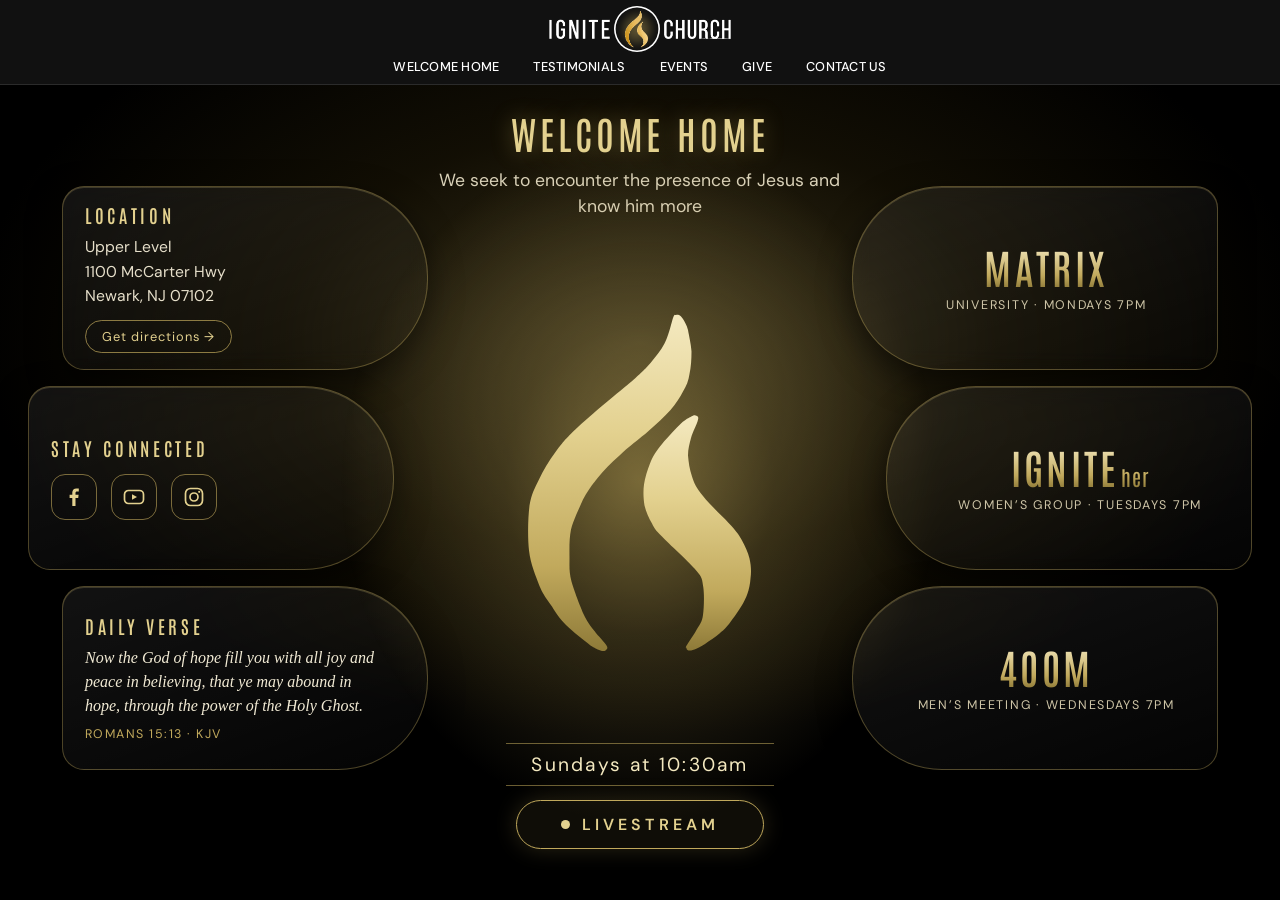
==== commit 60114c3f: "Use Antonio for headings" ====
--- a/index.html
+++ b/index.html
@@ -7,6 +7,10 @@
     <meta name="description" content="Ignite Church in Newark, NJ. Join us Sundays at 10:30am. We seek to encounter the presence of Jesus and know him more.">
     <link rel="stylesheet" href="css/styles.css">
     <link rel="stylesheet" href="css/home.css">
+    <link rel="preconnect" href="https://fonts.googleapis.com">
+    <link rel="preconnect" href="https://fonts.gstatic.com" crossorigin>
+    <link href="https://fonts.googleapis.com/css2?family=DM+Sans:wght@400;500;600;700&display=swap" rel="stylesheet">
+    <link href="https://fonts.googleapis.com/css2?family=Antonio:wght@400;500;600;700&display=swap" rel="stylesheet">
 </head>
 <body>
     <header class="header">
--- a/css/styles.css
+++ b/css/styles.css
@@ -753,3 +753,11 @@
 }
 @media (max-width: 600px) { .header .animated-logo { --d: 40px; } }
 /* ===== LOGO FIX END ===== */
+
+/* ===== FONT START ===== */
+/* Site-wide font. To try another Google font, change the name here
+   and in the <link> tag in each page's <head>. */
+:root { --font: "DM Sans", system-ui, -apple-system, "Segoe UI", Roboto, Arial, sans-serif; }
+body, button, input, textarea, select, nav a { font-family: var(--font); }
+body { -webkit-font-smoothing: antialiased; -moz-osx-font-smoothing: grayscale; }
+/* ===== FONT END ===== */
--- a/css/home.css
+++ b/css/home.css
@@ -263,4 +263,13 @@
   .hp { padding: 14px 14px 36px; }
   .hp-live { padding: 12px 34px; letter-spacing: .2em; }
   .hp-left, .hp-right { --curve: 44px; }
-}+}
+
+/* ===== DISPLAY FONT START ===== */
+/* Antonio: slim headings (WELCOME HOME, tab titles, MATRIX / IGNITEher / 400M).
+   To change the look, edit the sizes and weights below. */
+:root { --display: "Antonio", "DM Sans", system-ui, sans-serif; }
+.hp-head h1 { font-family: var(--display); font-weight: 500; font-size: clamp(2rem, 3vw, 2.8rem); letter-spacing: .1em; }
+.hp-label    { font-family: var(--display); font-weight: 600; font-size: 1.15rem; letter-spacing: .2em; }
+.hp-name     { font-family: var(--display); font-weight: 600; font-size: clamp(2.2rem, 3.2vw, 3rem); letter-spacing: .08em; }
+/* ===== DISPLAY FONT END ===== */
